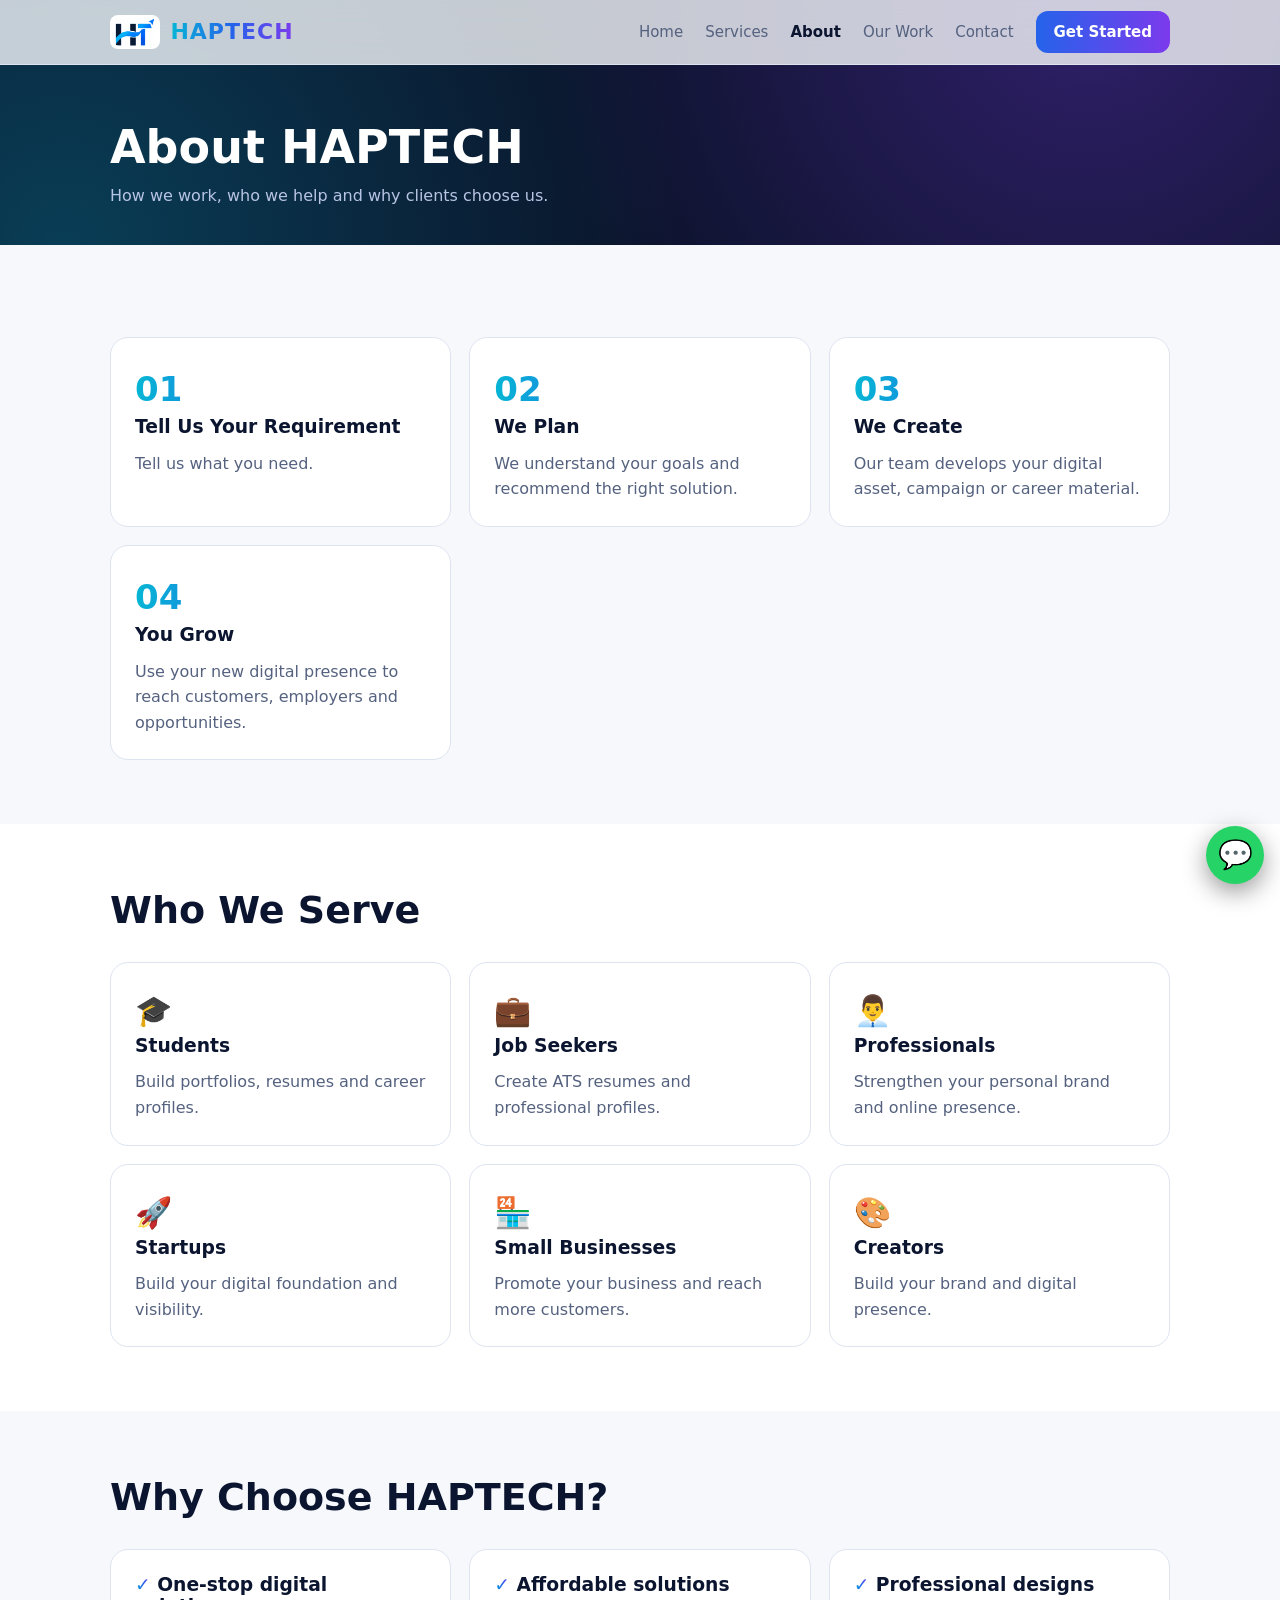
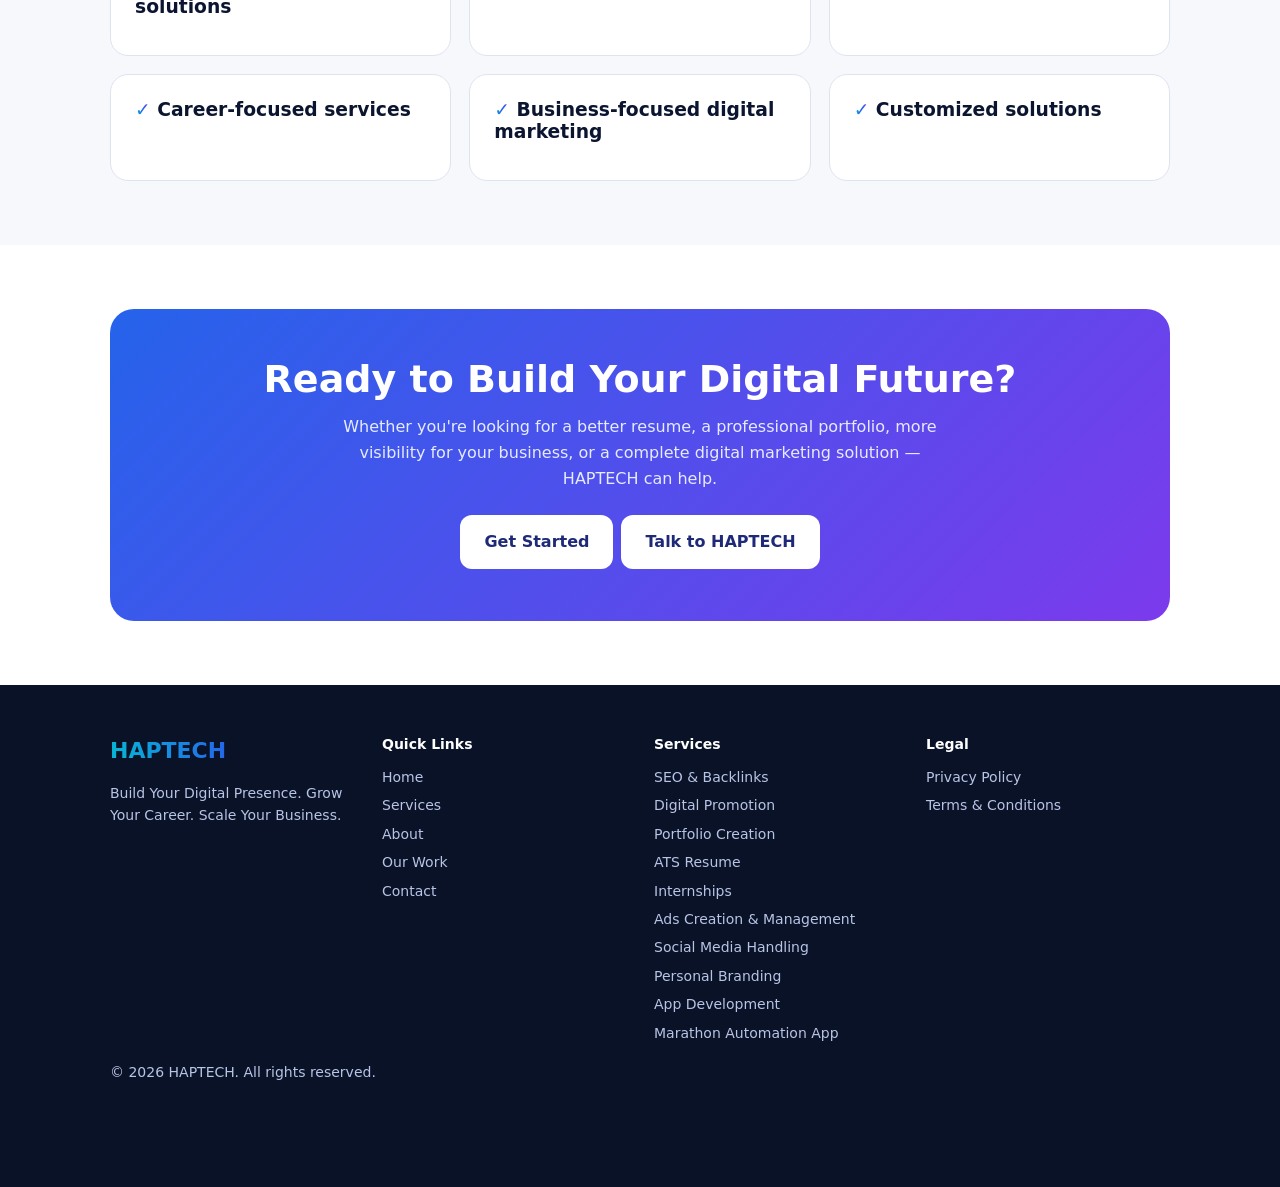
==== about.html @ 64657c75 "Split site into multiple pages" ====
<!DOCTYPE html>
<html lang="en">
<head>
<meta charset="utf-8">
<meta name="viewport" content="width=device-width, initial-scale=1, viewport-fit=cover">
<title>How HAPTECH Works &amp; Who We Serve | HAPTECH</title>
<meta name="description" content="Learn how HAPTECH plans and delivers digital services for students, job seekers, professionals, startups, small businesses and creators in Tamil Nadu and Kerala.">

<link rel="canonical" href="https://haptech-black.vercel.app/about.html">
<meta property="og:title" content="How HAPTECH Works &amp; Who We Serve | HAPTECH"><meta property="og:description" content="Learn how HAPTECH plans and delivers digital services for students, job seekers, professionals, startups, small businesses and creators in Tamil Nadu and Kerala."><meta property="og:url" content="https://haptech-black.vercel.app/about.html">
<meta name="robots" content="index, follow, max-image-preview:large">
<meta name="geo.region" content="IN-TN"><meta name="geo.placename" content="Tamil Nadu, Kerala">
<meta property="og:locale" content="en_IN"><meta property="og:site_name" content="HAPTECH"><meta property="og:type" content="website"><meta name="twitter:card" content="summary">
<link rel="stylesheet" href="style.css">
<script>window.va=window.va||function(){(window.vaq=window.vaq||[]).push(arguments)}</script><script defer src="/_vercel/insights/script.js"></script>
</head>
<body>
<nav><div class="w"><a href="#home" class="logo"><img src="[data-uri]" alt="HAPTECH logo" width="48" height="33"><span class="g">HAPTECH</span></a>
<button id="burger" aria-label="Menu">☰</button>
<div class="links" id="links"><a href="index.html">Home</a><a href="services.html">Services</a><a href="about.html" class="on">About</a><a href="work.html">Our Work</a><a href="contact.html">Contact</a><a href="contact.html" class="btn p">Get Started</a></div></div></nav>
<main>
<header class="pg"><div class="w"><h1>About HAPTECH</h1><p class="sub">How we work, who we help and why clients choose us.</p></div></header>
<section id="how"><div class="w"><div class="grid" id="steps"></div></div></section>

<section><div class="w"><h2>Who We Serve</h2><div class="grid" id="who"></div></div></section>

<section><div class="w"><h2>Why Choose HAPTECH?</h2><div class="grid" id="why"></div></div></section>

<section><div class="w"><div class="final"><h2>Ready to Build Your Digital Future?</h2>
<p class="sub">Whether you're looking for a better resume, a professional portfolio, more visibility for your business, or a complete digital marketing solution — HAPTECH can help.</p>
<a class="btn" href="contact.html">Get Started</a><a class="btn" href="#" data-wa>Talk to HAPTECH</a></div></div></section>
</main>
<footer><div class="w"><div class="fg">
<div><h4 class="g" style="font-size:22px">HAPTECH</h4><p>Build Your Digital Presence. Grow Your Career. Scale Your Business.</p></div>
<div><h4>Quick Links</h4><a href="index.html">Home</a><a href="services.html">Services</a><a href="about.html">About</a><a href="work.html">Our Work</a><a href="contact.html">Contact</a></div>
<div><h4>Services</h4><a href="services.html">SEO &amp; Backlinks</a><a href="services.html">Digital Promotion</a><a href="services.html">Portfolio Creation</a><a href="services.html">ATS Resume</a><a href="services.html">Internships</a><a href="services.html">Ads Creation &amp; Management</a><a href="services.html">Social Media Handling</a><a href="services.html">Personal Branding</a><a href="services.html">App Development</a><a href="services.html">Marathon Automation App</a></div>
<div><h4>Legal</h4><a href="#">Privacy Policy</a><a href="#">Terms &amp; Conditions</a></div>
</div><p id="vcw" style="margin-top:28px;display:none">👁 Total visitors: <b id="vc" style="color:#fff"></b></p><p>© 2026 HAPTECH. All rights reserved.</p></div></footer>
<a id="wa" href="#" data-wa aria-label="Chat on WhatsApp">💬</a>
<script src="script.js"></script>
</body>
</html>
---- style.css ----
:root{box-sizing:border-box;padding-top:env(safe-area-inset-top,0px);padding-bottom:env(safe-area-inset-bottom,0px);
--bg:#f6f8fc;--card:#fff;--text:#0b1530;--muted:#55627f;--line:#dde4f0;--acc:#2563eb;--cy:#06b6d4;--pu:#7c3aed;--hero:#0a1228}
@media (prefers-color-scheme:dark){:root:not([data-theme="light"]){--bg:#070d1e;--card:#0f1a36;--text:#eef2ff;--muted:#9aa8c7;--line:#1f2d52}}
:root[data-theme="dark"]{--bg:#070d1e;--card:#0f1a36;--text:#eef2ff;--muted:#9aa8c7;--line:#1f2d52}
html{scroll-behavior:smooth;scroll-padding-top:calc(70px + env(safe-area-inset-top,0px))}
*,*:before,*:after{box-sizing:inherit}
body{margin:0;background:var(--bg);color:var(--text);font:16px/1.6 system-ui,-apple-system,"Segoe UI",Roboto,sans-serif}
a{color:inherit;text-decoration:none}
.w{max-width:1100px;margin:auto;padding:0 20px}
section{padding:64px 0}
h1,h2,h3{line-height:1.2;margin:0 0 12px}
h2{font-size:clamp(26px,5vw,38px)}
.g{background:linear-gradient(90deg,var(--cy),var(--acc),var(--pu));-webkit-background-clip:text;background-clip:text;color:transparent}
.sub{color:var(--muted);max-width:640px}
.btn{display:inline-block;padding:14px 24px;border-radius:12px;font-weight:600;border:1px solid var(--line);cursor:pointer;font-size:16px;background:var(--card);color:var(--text);transition:.2s}
.btn.p{background:linear-gradient(90deg,var(--acc),var(--pu));color:#fff;border:0}
.btn:hover{transform:translateY(-2px);box-shadow:0 8px 24px #2563eb44}
nav{position:fixed;top:0;left:0;right:0;z-index:50;padding-top:env(safe-area-inset-top,0px);background:color-mix(in srgb,var(--bg) 80%,transparent);backdrop-filter:blur(14px);border-bottom:1px solid var(--line)}
nav .w{display:flex;align-items:center;justify-content:space-between;height:64px}
.logo{font-weight:800;font-size:22px;letter-spacing:1px;display:flex;align-items:center;gap:10px}.logo img{background:#fff;border-radius:8px;padding:3px 5px;height:34px;width:auto}.hlogo{background:#fff;border-radius:20px;padding:14px;width:min(240px,60vw);height:auto;display:block;margin-bottom:22px}
.links{display:flex;gap:22px;align-items:center}
.links a{color:var(--muted);font-size:15px}.links a:hover{color:var(--text)}
.links .btn{padding:9px 18px;color:#fff}
#burger{display:none;background:none;border:0;color:var(--text);font-size:28px}
@media(max-width:820px){#burger{display:block}.links{display:none;position:absolute;top:100%;left:0;right:0;flex-direction:column;padding:20px;background:var(--bg);border-bottom:1px solid var(--line);align-items:stretch;text-align:center}.links.open{display:flex}}
.hero{background:radial-gradient(circle at 80% 10%,#7c3aed55,transparent 45%),radial-gradient(circle at 10% 80%,#06b6d444,transparent 45%),var(--hero);color:#fff;padding:130px 0 70px}
.hero .sub{color:#b8c4e4;font-size:18px}
.badge{display:inline-block;padding:6px 14px;border:1px solid #ffffff33;border-radius:99px;font-size:13px;background:#ffffff14;margin-bottom:18px;color:#7ee7f7}
.hero h1{font-size:clamp(34px,7vw,60px)}
.cta{display:flex;gap:12px;flex-wrap:wrap;margin-top:26px}
.hero .btn:not(.p){background:#ffffff14;color:#fff;border-color:#ffffff33}
.chips{display:flex;flex-wrap:wrap;gap:10px;margin-top:34px}
.chips span{padding:8px 14px;border-radius:99px;background:#ffffff12;border:1px solid #ffffff22;font-size:14px}
.strip{background:var(--card);border-block:1px solid var(--line);padding:28px 0;text-align:center}
.strip b{display:inline-block;margin:4px 14px;color:var(--acc)}
.grid{display:grid;gap:18px;grid-template-columns:repeat(auto-fit,minmax(260px,1fr));margin-top:28px}
.card{background:var(--card);border:1px solid var(--line);border-radius:18px;padding:24px;transition:.25s}
.card:hover{transform:translateY(-4px);border-color:var(--acc)}
.card .ic{font-size:30px}
.card ul{padding-left:18px;color:var(--muted);font-size:14.5px;margin:10px 0 16px}
.card .btn{padding:10px 18px;font-size:14px}
.tabs{display:flex;gap:8px;overflow-x:auto;margin-top:20px;padding-bottom:4px}
.tabs button{white-space:nowrap;padding:10px 18px;border-radius:99px;border:1px solid var(--line);background:var(--card);color:var(--text);cursor:pointer;font-size:15px}
.tabs button.on{background:var(--acc);color:#fff;border-color:var(--acc)}
.new{font-size:11px;background:var(--cy);color:#04202a;border-radius:6px;padding:2px 7px;vertical-align:middle;margin-left:6px}
.step{font-size:34px;font-weight:800}
.ph{height:130px;border-radius:12px;background:linear-gradient(135deg,#2563eb33,#7c3aed33);display:grid;place-items:center;color:var(--muted);font-size:13px;margin-bottom:12px}
.cat{font-size:12px;color:var(--cy);text-transform:uppercase;letter-spacing:1px}
.final{background:linear-gradient(135deg,var(--acc),var(--pu));color:#fff;border-radius:24px;padding:48px 24px;text-align:center}
.final .sub{color:#e6ebff;margin:0 auto 20px}
.final .btn{background:#fff;color:#1e2a78;border:0;margin:4px}
form{display:grid;gap:12px;max-width:560px;margin-top:20px}
input,select,textarea{width:100%;padding:14px;border-radius:12px;border:1px solid var(--line);background:var(--card);color:var(--text);font:inherit}
#note{color:var(--cy);font-size:14px;min-height:20px}
footer{background:var(--hero);color:#b8c4e4;padding:48px 0 90px;font-size:14px}
footer h4{color:#fff;margin:0 0 8px}footer a{display:block;padding:3px 0}footer a:hover{color:#fff}
.fg{display:grid;gap:28px;grid-template-columns:repeat(auto-fit,minmax(180px,1fr))}
#wa{position:fixed;right:16px;bottom:calc(16px + env(safe-area-inset-bottom,0px));width:58px;height:58px;border-radius:50%;background:#25d366;display:grid;place-items:center;font-size:28px;box-shadow:0 8px 24px #0006;z-index:60}
.pill{display:inline-block;padding:6px 12px;margin:4px 4px 0 0;border:1px solid var(--line);border-radius:99px;font-size:13px;background:var(--bg)}.stat{font-size:24px;font-weight:800}.stats{display:grid;grid-template-columns:repeat(auto-fit,minmax(120px,1fr));gap:10px;margin:12px 0}.stats div{font-size:13px;color:var(--muted)}.sp h3{margin-top:0}.sp ul{padding-left:18px;color:var(--muted);font-size:14.5px}.ch{display:inline-block;margin:3px;padding:5px 11px;border-radius:99px;border:1px solid var(--line);font-size:13px;color:var(--muted)}.st{display:inline-block;margin:3px;padding:5px 10px;border-radius:8px;background:linear-gradient(90deg,#2563eb22,#7c3aed22);font-size:13px;font-weight:600}.note{font-size:13px;color:var(--muted);margin-top:18px}
details{background:var(--card);border:1px solid var(--line);border-radius:12px;padding:14px 18px;margin-top:10px}summary{cursor:pointer;font-weight:600}details p{color:var(--muted);margin:10px 0 0}

.links a.on{color:var(--text);font-weight:600}
.pg{padding:120px 0 36px;background:radial-gradient(circle at 85% 0%,#7c3aed55,transparent 50%),radial-gradient(circle at 5% 100%,#06b6d444,transparent 50%),var(--hero);color:#fff}
.pg h1{font-size:clamp(30px,6vw,46px);margin:0 0 8px}.pg .sub{color:#b8c4e4;margin:0}
main>section:nth-of-type(even){background:var(--card)}
a.card{display:block}
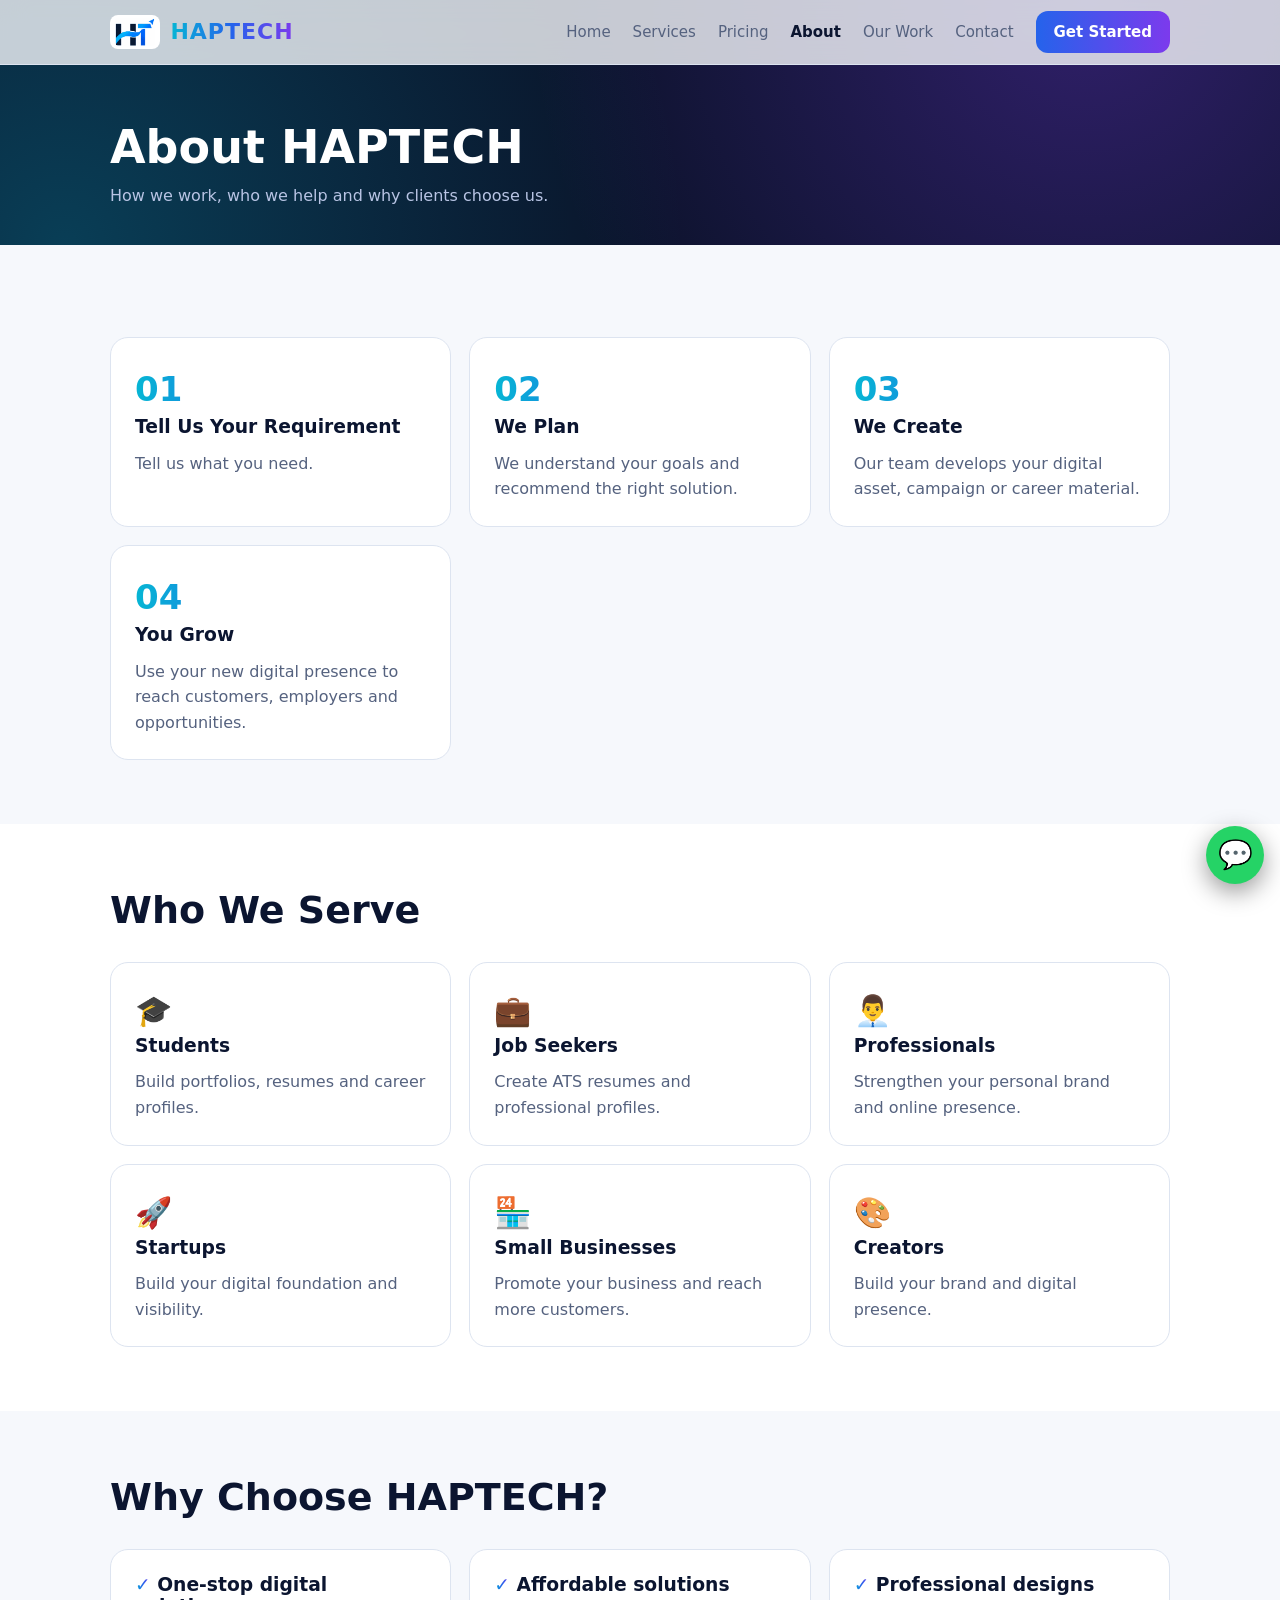
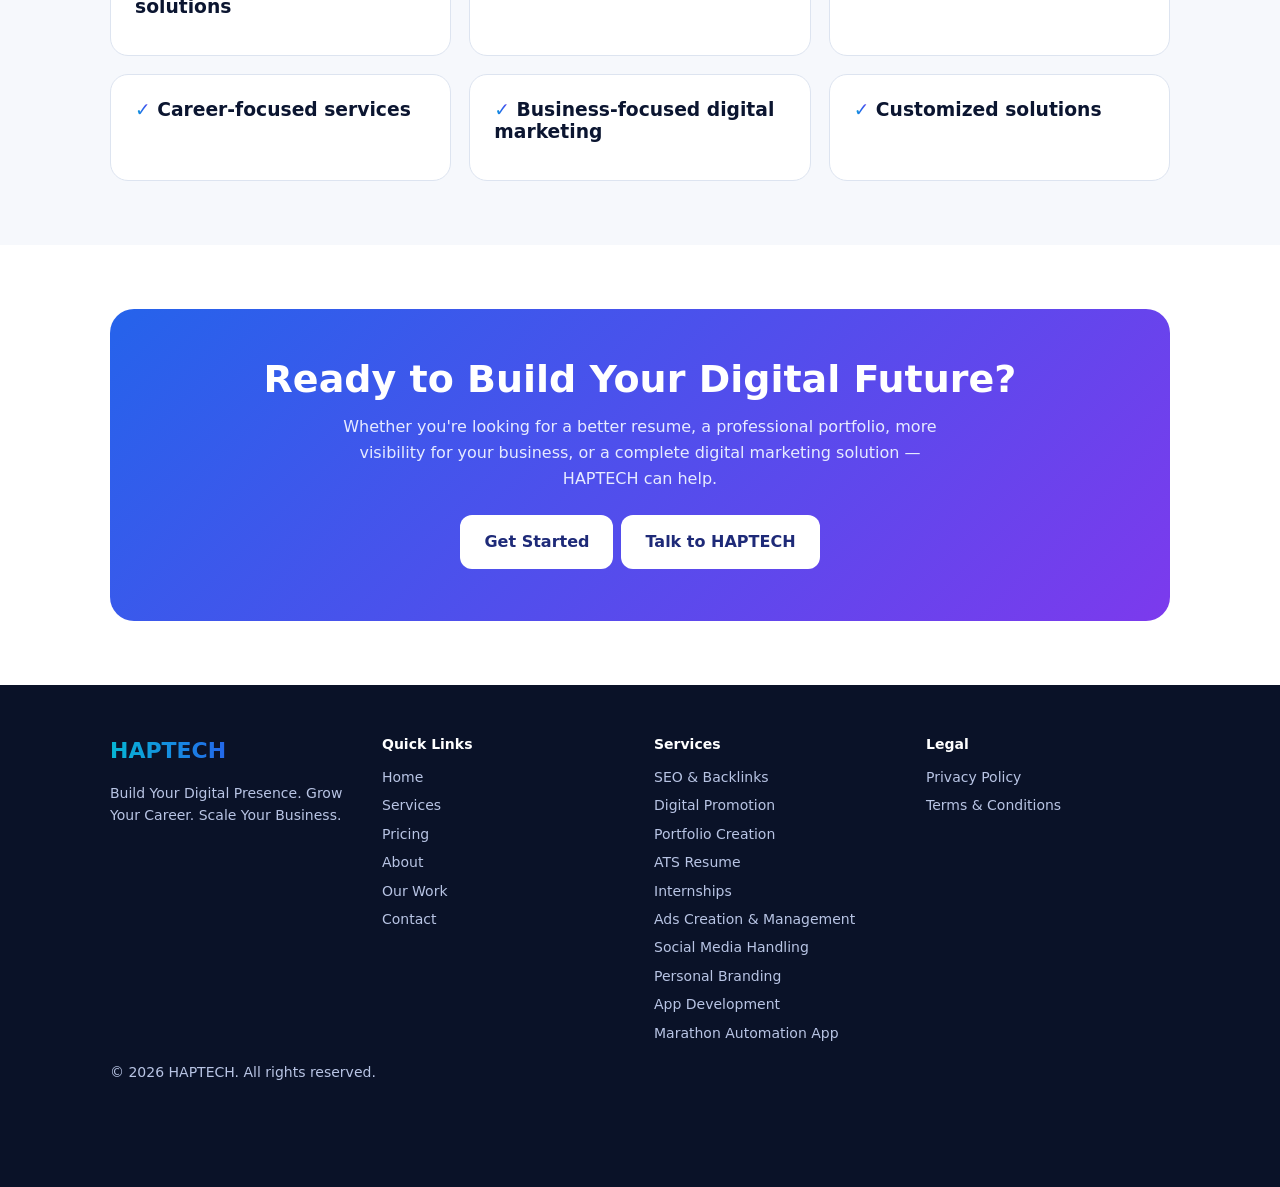
==== commit 91499c46: "Add pricing page, gold app and EventFlow" ====
--- a/about.html
+++ b/about.html
@@ -17,7 +17,7 @@
 <body>
 <nav><div class="w"><a href="#home" class="logo"><img src="[data-uri]" alt="HAPTECH logo" width="48" height="33"><span class="g">HAPTECH</span></a>
 <button id="burger" aria-label="Menu">☰</button>
-<div class="links" id="links"><a href="index.html">Home</a><a href="services.html">Services</a><a href="about.html" class="on">About</a><a href="work.html">Our Work</a><a href="contact.html">Contact</a><a href="contact.html" class="btn p">Get Started</a></div></div></nav>
+<div class="links" id="links"><a href="index.html">Home</a><a href="services.html">Services</a><a href="pricing.html">Pricing</a><a href="about.html" class="on">About</a><a href="work.html">Our Work</a><a href="contact.html">Contact</a><a href="contact.html" class="btn p">Get Started</a></div></div></nav>
 <main>
 <header class="pg"><div class="w"><h1>About HAPTECH</h1><p class="sub">How we work, who we help and why clients choose us.</p></div></header>
 <section id="how"><div class="w"><div class="grid" id="steps"></div></div></section>
@@ -32,7 +32,7 @@
 </main>
 <footer><div class="w"><div class="fg">
 <div><h4 class="g" style="font-size:22px">HAPTECH</h4><p>Build Your Digital Presence. Grow Your Career. Scale Your Business.</p></div>
-<div><h4>Quick Links</h4><a href="index.html">Home</a><a href="services.html">Services</a><a href="about.html">About</a><a href="work.html">Our Work</a><a href="contact.html">Contact</a></div>
+<div><h4>Quick Links</h4><a href="index.html">Home</a><a href="services.html">Services</a><a href="pricing.html">Pricing</a><a href="about.html">About</a><a href="work.html">Our Work</a><a href="contact.html">Contact</a></div>
 <div><h4>Services</h4><a href="services.html">SEO &amp; Backlinks</a><a href="services.html">Digital Promotion</a><a href="services.html">Portfolio Creation</a><a href="services.html">ATS Resume</a><a href="services.html">Internships</a><a href="services.html">Ads Creation &amp; Management</a><a href="services.html">Social Media Handling</a><a href="services.html">Personal Branding</a><a href="services.html">App Development</a><a href="services.html">Marathon Automation App</a></div>
 <div><h4>Legal</h4><a href="#">Privacy Policy</a><a href="#">Terms &amp; Conditions</a></div>
 </div><p id="vcw" style="margin-top:28px;display:none">👁 Total visitors: <b id="vc" style="color:#fff"></b></p><p>© 2026 HAPTECH. All rights reserved.</p></div></footer>
--- a/style.css
+++ b/style.css
@@ -65,3 +65,5 @@
 .pg h1{font-size:clamp(30px,6vw,46px);margin:0 0 8px}.pg .sub{color:#b8c4e4;margin:0}
 main>section:nth-of-type(even){background:var(--card)}
 a.card{display:block}
+
+.pr{display:flex;justify-content:space-between;gap:12px;padding:9px 0;border-bottom:1px solid var(--line);font-size:15px}.pr b{white-space:nowrap;color:var(--acc)}.big{font-size:22px;font-weight:800}.nt{font-size:13px;color:var(--muted);margin:10px 0 0}
